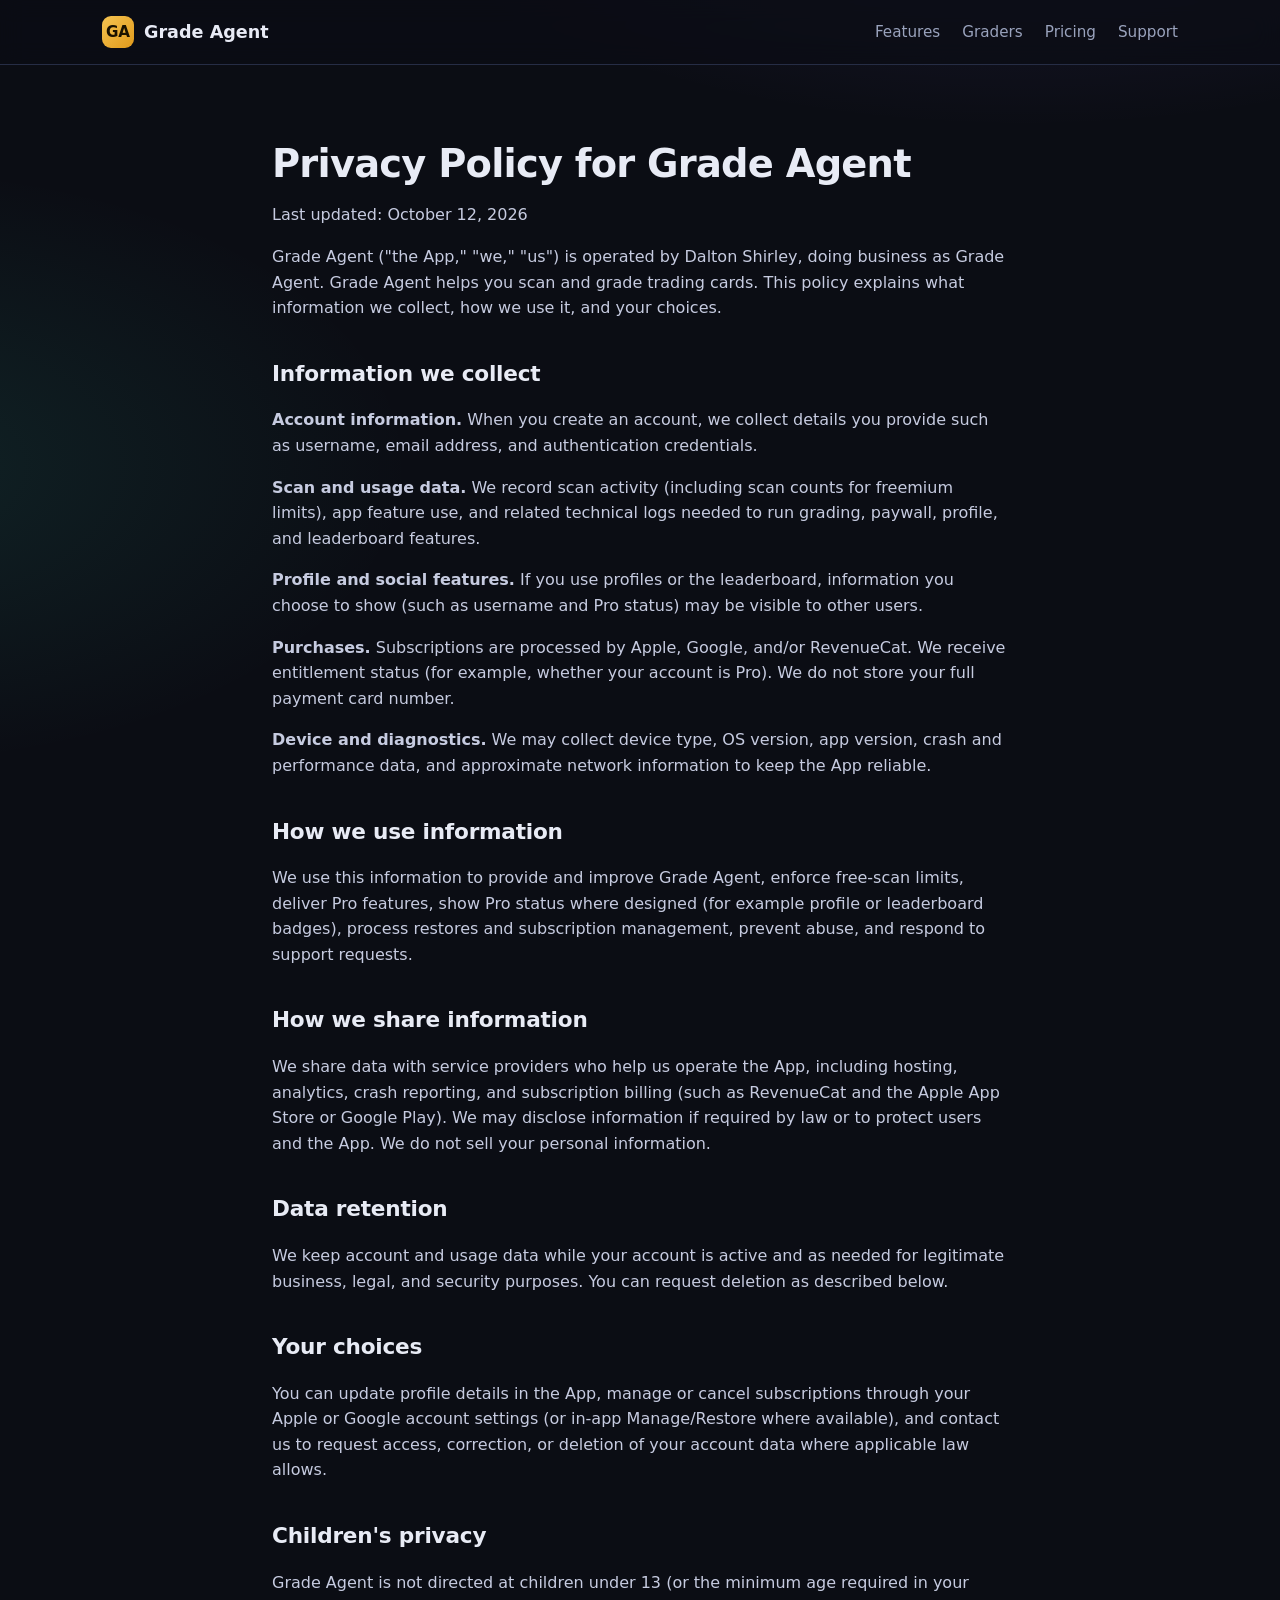
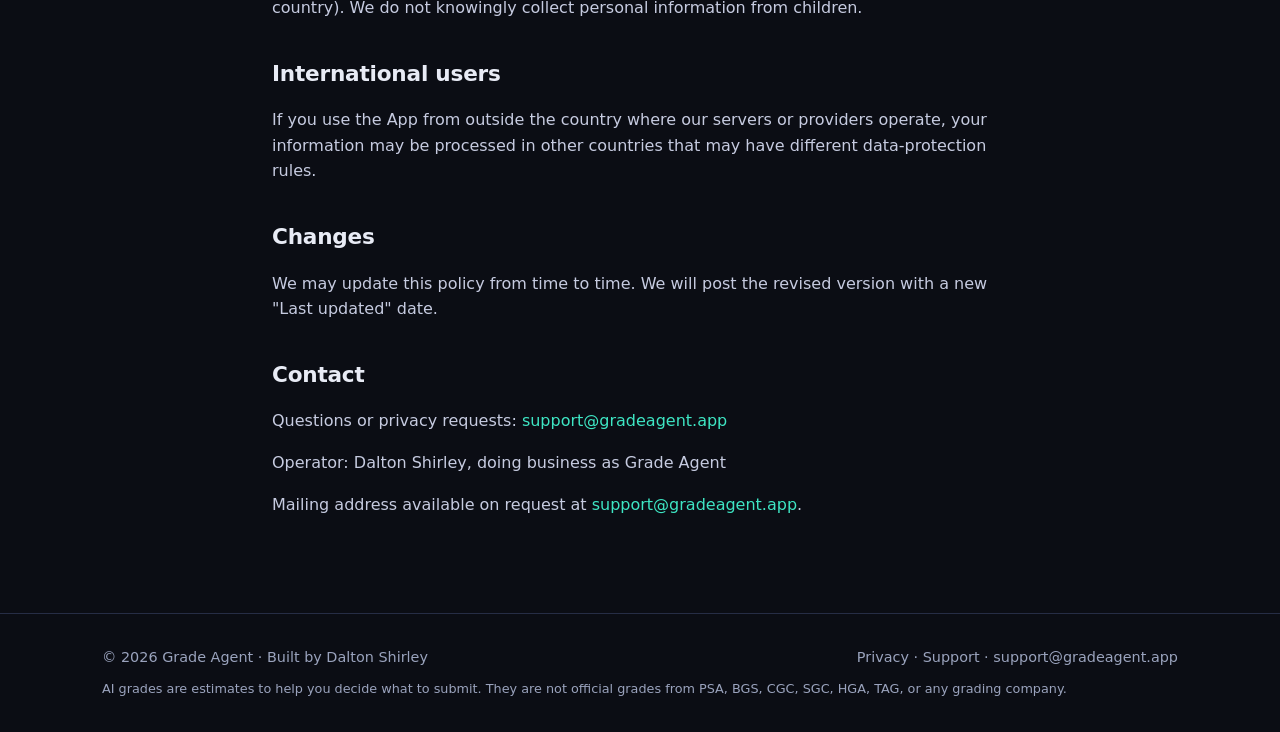
==== privacy/index.html @ ace8f170 "Grade Agent static site" ====
<!doctype html><html lang="en"><head><meta charset="utf-8"><meta name="viewport" content="width=device-width,initial-scale=1"><title>Privacy Policy · Grade Agent</title><meta name="description" content="Grade Agent privacy policy."><link rel="stylesheet" href="../assets/styles.css"></head><body>
<header class="nav"><div class="wrap"><a class="brand" href="../"><span class="logo">GA</span>Grade Agent</a><ul><li><a href="../#features">Features</a></li><li><a href="../#graders">Graders</a></li><li><a href="../#pricing">Pricing</a></li><li><a href="../support/">Support</a></li></ul></div></header>
<main class="doc"><h1>Privacy Policy for Grade Agent</h1>
<p>Last updated: October 12, 2026</p>
<p>Grade Agent ("the App," "we," "us") is operated by Dalton Shirley, doing business as Grade Agent. Grade Agent helps you scan and grade trading cards. This policy explains what information we collect, how we use it, and your choices.</p>
<h2>Information we collect</h2>
<p><strong>Account information.</strong> When you create an account, we collect details you provide such as username, email address, and authentication credentials.</p>
<p><strong>Scan and usage data.</strong> We record scan activity (including scan counts for freemium limits), app feature use, and related technical logs needed to run grading, paywall, profile, and leaderboard features.</p>
<p><strong>Profile and social features.</strong> If you use profiles or the leaderboard, information you choose to show (such as username and Pro status) may be visible to other users.</p>
<p><strong>Purchases.</strong> Subscriptions are processed by Apple, Google, and/or RevenueCat. We receive entitlement status (for example, whether your account is Pro). We do not store your full payment card number.</p>
<p><strong>Device and diagnostics.</strong> We may collect device type, OS version, app version, crash and performance data, and approximate network information to keep the App reliable.</p>
<h2>How we use information</h2>
<p>We use this information to provide and improve Grade Agent, enforce free-scan limits, deliver Pro features, show Pro status where designed (for example profile or leaderboard badges), process restores and subscription management, prevent abuse, and respond to support requests.</p>
<h2>How we share information</h2>
<p>We share data with service providers who help us operate the App, including hosting, analytics, crash reporting, and subscription billing (such as RevenueCat and the Apple App Store or Google Play). We may disclose information if required by law or to protect users and the App. We do not sell your personal information.</p>
<h2>Data retention</h2>
<p>We keep account and usage data while your account is active and as needed for legitimate business, legal, and security purposes. You can request deletion as described below.</p>
<h2>Your choices</h2>
<p>You can update profile details in the App, manage or cancel subscriptions through your Apple or Google account settings (or in-app Manage/Restore where available), and contact us to request access, correction, or deletion of your account data where applicable law allows.</p>
<h2>Children's privacy</h2>
<p>Grade Agent is not directed at children under 13 (or the minimum age required in your country). We do not knowingly collect personal information from children.</p>
<h2>International users</h2>
<p>If you use the App from outside the country where our servers or providers operate, your information may be processed in other countries that may have different data-protection rules.</p>
<h2>Changes</h2>
<p>We may update this policy from time to time. We will post the revised version with a new "Last updated" date.</p>
<h2>Contact</h2>
<p>Questions or privacy requests: <a href="mailto:support@gradeagent.app">support@gradeagent.app</a></p>
<p>Operator: Dalton Shirley, doing business as Grade Agent</p>
<p>Mailing address available on request at <a href="mailto:support@gradeagent.app">support@gradeagent.app</a>.</p></main>
<footer><div class="wrap"><div>© 2026 Grade Agent · Built by Dalton Shirley</div><div><a href="../privacy/">Privacy</a> · <a href="../support/">Support</a> · <a href="mailto:support@gradeagent.app">support@gradeagent.app</a></div></div><div class="wrap" style="margin-top:10px;font-size:.8rem">AI grades are estimates to help you decide what to submit. They are not official grades from PSA, BGS, CGC, SGC, HGA, TAG, or any grading company.</div></footer></body></html>
---- assets/styles.css ----
:root{--bg:#0b0d14;--bg2:#121624;--card:#161b2c;--line:#262d45;--text:#e8ebf5;--muted:#9aa3bd;--gold:#f5c451;--gold2:#e09a1b;--teal:#3ee6c4;--violet:#8b6cff;--r:18px}
*{box-sizing:border-box}html{scroll-behavior:smooth}
body{margin:0;font-family:Inter,system-ui,-apple-system,"Segoe UI",Roboto,sans-serif;background:radial-gradient(1200px 600px at 80% -10%,rgba(139,108,255,.18),transparent 60%),radial-gradient(900px 500px at -10% 20%,rgba(62,230,196,.10),transparent 60%),var(--bg);color:var(--text);line-height:1.6}
a{color:var(--teal);text-decoration:none}a:hover{text-decoration:underline}
.wrap{max-width:1120px;margin:0 auto;padding:0 22px}
header.nav{position:sticky;top:0;z-index:10;backdrop-filter:blur(12px);background:rgba(11,13,20,.75);border-bottom:1px solid var(--line)}
.nav .wrap{display:flex;align-items:center;justify-content:space-between;height:64px}
.brand{display:flex;align-items:center;gap:10px;font-weight:800;color:var(--text);font-size:1.1rem}
.logo{width:32px;height:32px;border-radius:9px;background:linear-gradient(135deg,var(--gold),var(--gold2));display:grid;place-items:center;color:#1a1200;font-weight:900;font-size:.95rem}
.nav ul{display:flex;gap:22px;list-style:none;margin:0;padding:0}.nav ul a{color:var(--muted);font-size:.95rem}.nav ul a:hover{color:var(--text);text-decoration:none}
.hero{padding:80px 0 60px;display:grid;grid-template-columns:1.1fr .9fr;gap:48px;align-items:center}
.eyebrow{display:inline-block;padding:6px 12px;border:1px solid var(--line);border-radius:99px;color:var(--gold);font-size:.82rem;letter-spacing:.06em;text-transform:uppercase;background:rgba(245,196,81,.06)}
h1{font-size:clamp(2.3rem,5vw,3.6rem);line-height:1.08;margin:18px 0;letter-spacing:-.02em}
.grad{background:linear-gradient(90deg,var(--gold),var(--teal));-webkit-background-clip:text;background-clip:text;color:transparent}
.lead{color:var(--muted);font-size:1.15rem;max-width:560px}
.badges{display:flex;flex-wrap:wrap;gap:12px;margin-top:28px}
.badge{display:flex;align-items:center;gap:10px;padding:10px 16px;border-radius:12px;border:1px solid var(--line);background:var(--bg2);min-width:190px}
.badge svg{width:24px;height:24px;fill:var(--text)}.badge small{display:block;color:var(--muted);font-size:.7rem;text-transform:uppercase;letter-spacing:.06em}.badge b{font-size:.98rem}
.note{color:var(--muted);font-size:.85rem;margin-top:12px}
/* phone mock */
.phone{width:290px;margin:0 auto;border-radius:40px;padding:12px;background:linear-gradient(160deg,#2a3150,#0f1220);box-shadow:0 30px 80px rgba(0,0,0,.55),0 0 0 1px var(--line)}
.screen{border-radius:30px;background:var(--bg2);padding:22px 18px;min-height:540px}
.slab{border-radius:14px;padding:10px;background:linear-gradient(180deg,#1f2640,#151a2b);border:1px solid #33406a}
.slab .lbl{display:flex;justify-content:space-between;font-size:.72rem;color:var(--muted);padding:2px 4px 8px}
.cardart{height:190px;border-radius:10px;background:radial-gradient(circle at 30% 30%,rgba(255,255,255,.35),transparent 40%),linear-gradient(135deg,#8b6cff,#3ee6c4 55%,#f5c451);position:relative;overflow:hidden}
.cardart:after{content:"";position:absolute;inset:10px;border:2px solid rgba(255,255,255,.5);border-radius:6px}
.score{display:flex;align-items:center;justify-content:space-between;margin:16px 0 10px}
.score .big{font-size:2.6rem;font-weight:900;color:var(--gold)}.score span{color:var(--muted);font-size:.8rem}
.bar{margin:8px 0;font-size:.78rem;color:var(--muted)}.bar div{height:6px;border-radius:9px;background:#252c44;margin-top:4px;overflow:hidden}.bar i{display:block;height:100%;background:linear-gradient(90deg,var(--teal),var(--violet))}
section{padding:70px 0}
h2{font-size:clamp(1.8rem,3.4vw,2.4rem);margin:0 0 10px;letter-spacing:-.01em}
.sub{color:var(--muted);max-width:640px;margin:0 0 36px}
.grid{display:grid;gap:18px}.g3{grid-template-columns:repeat(3,1fr)}.g4{grid-template-columns:repeat(4,1fr)}.g2{grid-template-columns:repeat(2,1fr)}
.tile{background:var(--card);border:1px solid var(--line);border-radius:var(--r);padding:24px}
.tile h3{margin:12px 0 6px;font-size:1.15rem}.tile p{margin:0;color:var(--muted)}
.ico{width:44px;height:44px;border-radius:12px;display:grid;place-items:center;font-size:1.3rem;background:rgba(62,230,196,.1);border:1px solid rgba(62,230,196,.25)}
.chips{display:flex;flex-wrap:wrap;gap:10px}.chip{padding:9px 16px;border-radius:99px;background:var(--card);border:1px solid var(--line);font-weight:600}
.chip.g{border-color:rgba(245,196,81,.4);color:var(--gold)}
.steps{counter-reset:s}.step{position:relative}.step:before{counter-increment:s;content:counter(s);position:absolute;top:20px;right:22px;font-size:2.4rem;font-weight:900;color:#252c44}
.price{position:relative}.price .amt{font-size:2.4rem;font-weight:900}.price .amt small{font-size:1rem;color:var(--muted);font-weight:500}
.price ul{list-style:none;padding:0;margin:18px 0 0}.price li{padding:6px 0;color:var(--muted)}.price li:before{content:"✓  ";color:var(--teal);font-weight:700}
.price.pro{border-color:rgba(245,196,81,.55);background:linear-gradient(180deg,rgba(245,196,81,.08),var(--card) 40%)}
.tag{position:absolute;top:18px;right:18px;font-size:.72rem;padding:4px 10px;border-radius:99px;background:var(--gold);color:#1a1200;font-weight:800}
.crown{color:var(--gold)}
.cta{text-align:center;border:1px solid var(--line);border-radius:28px;padding:56px 24px;background:linear-gradient(135deg,rgba(139,108,255,.15),rgba(62,230,196,.08))}
.cta .badges{justify-content:center}
footer{border-top:1px solid var(--line);padding:32px 0;color:var(--muted);font-size:.9rem}
footer .wrap{display:flex;flex-wrap:wrap;gap:16px;justify-content:space-between}footer a{color:var(--muted)}
.doc{max-width:780px;padding:60px 22px 80px;margin:0 auto}.doc h1{font-size:2.4rem}.doc h2{font-size:1.35rem;margin-top:36px}.doc p,.doc li{color:#c6cbe0}
.todo{background:rgba(255,120,80,.12);border:1px dashed #ff7a50;color:#ffb199;padding:2px 8px;border-radius:6px;font-weight:700}
.box{background:var(--card);border:1px solid var(--line);border-radius:var(--r);padding:20px 24px;margin:20px 0}
@media(max-width:900px){.hero{grid-template-columns:1fr;padding-top:48px}.g4{grid-template-columns:repeat(2,1fr)}.g3{grid-template-columns:1fr}}
@media(max-width:600px){.nav ul li:not(:last-child){display:none}.g4,.g2{grid-template-columns:1fr}section{padding:50px 0}.badge{flex:1}}
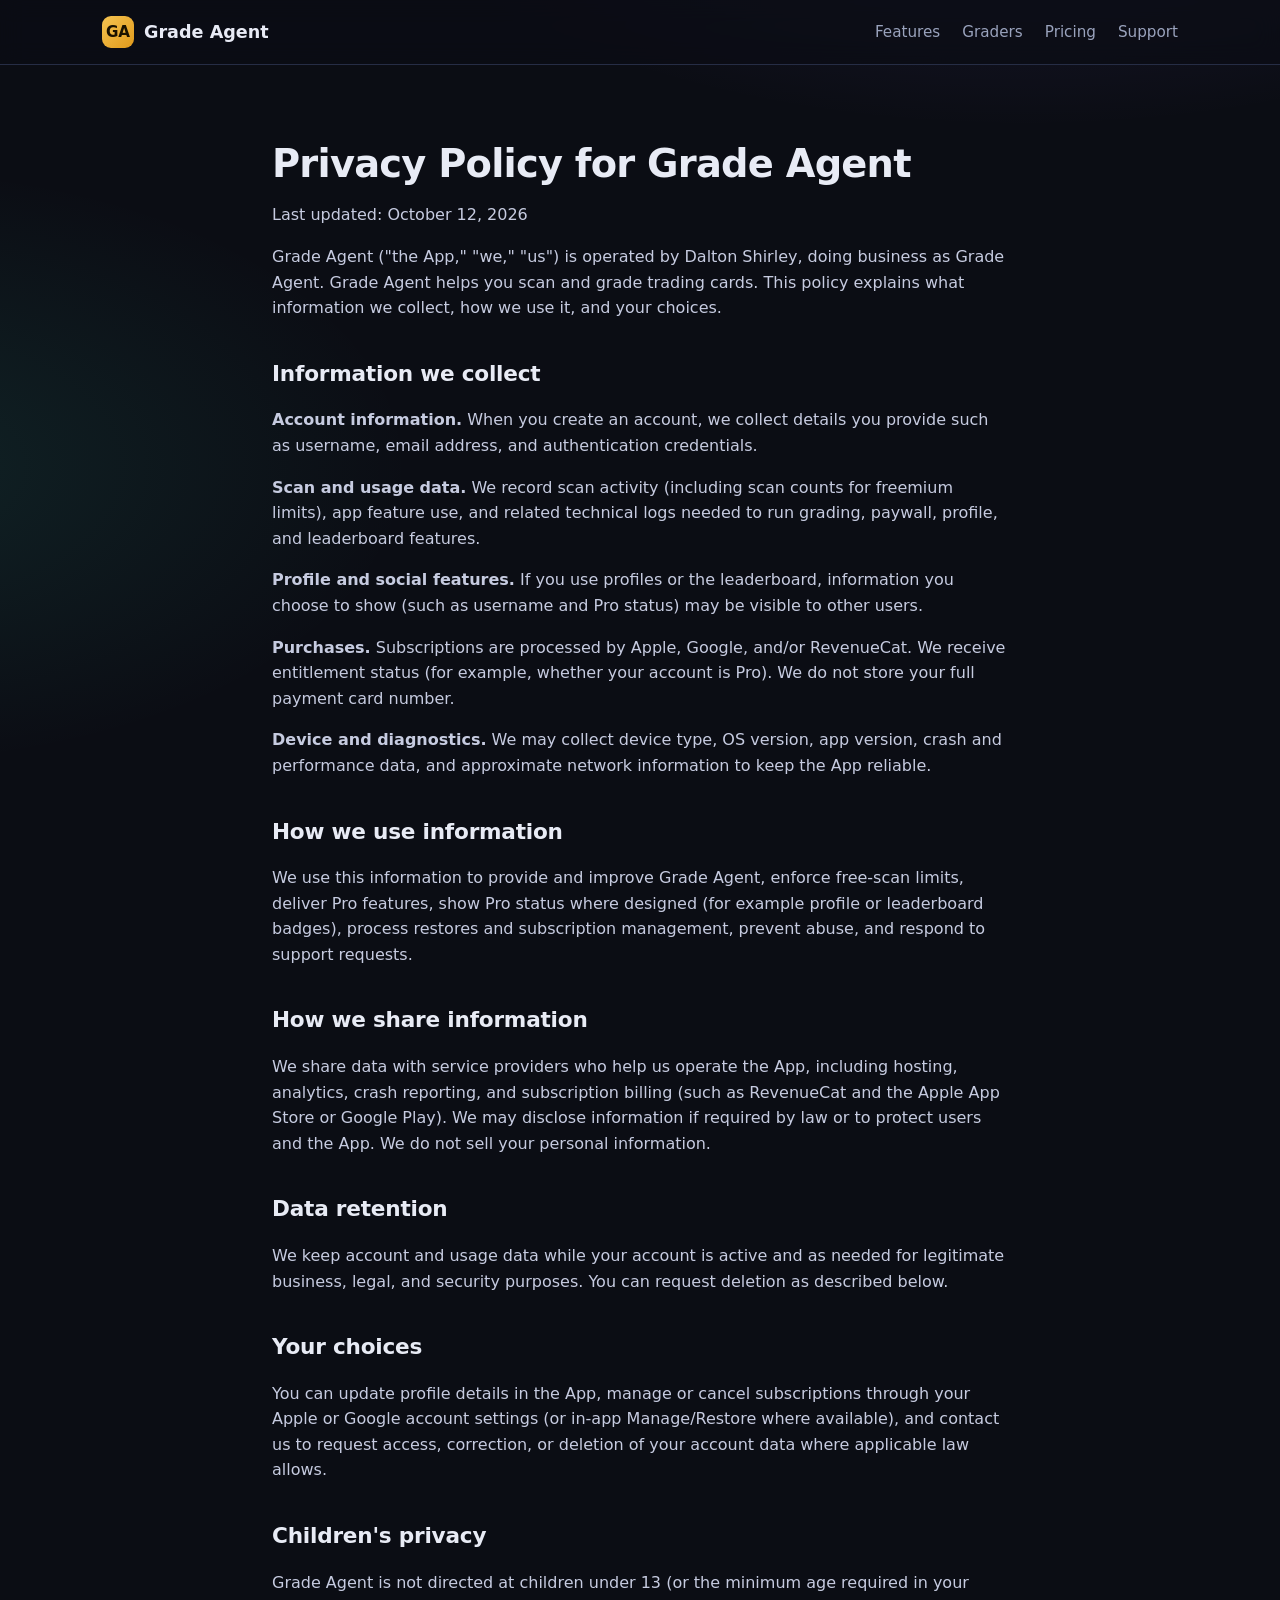
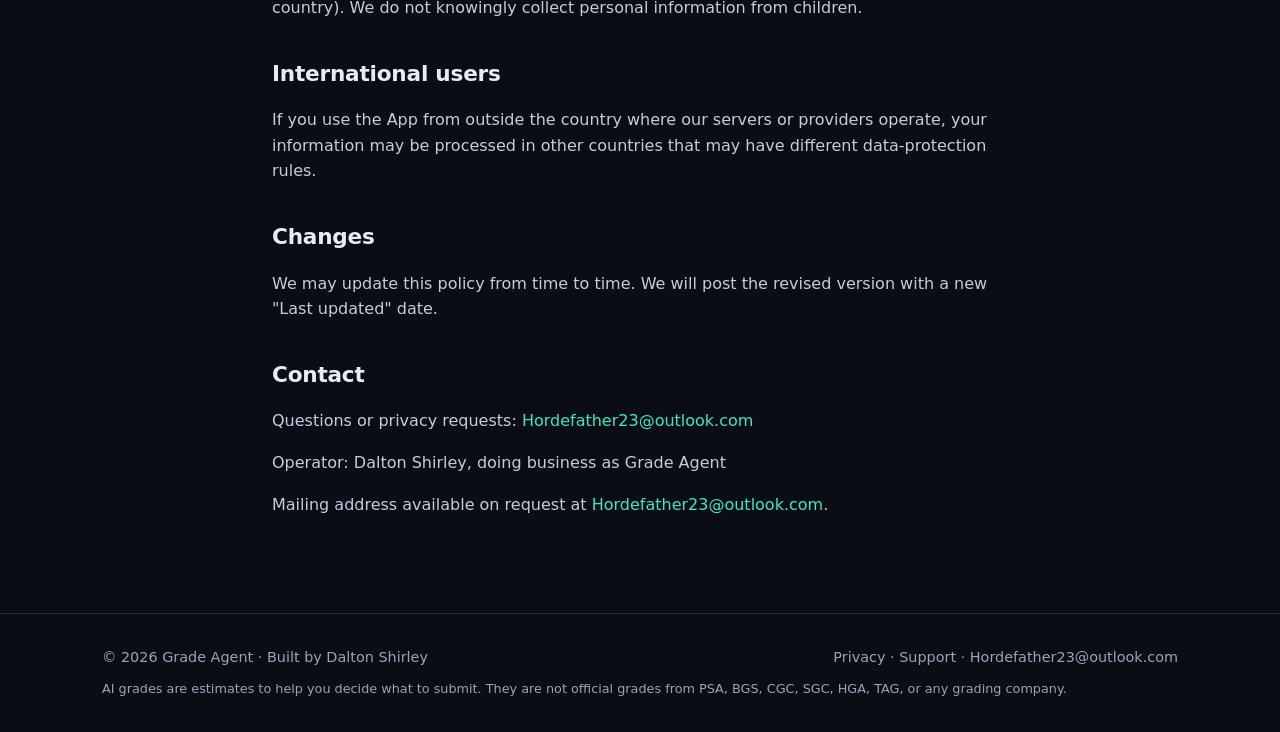
==== commit ace19aab: "Use Outlook support email" ====
--- a/privacy/index.html
+++ b/privacy/index.html
@@ -24,7 +24,7 @@
 <h2>Changes</h2>
 <p>We may update this policy from time to time. We will post the revised version with a new "Last updated" date.</p>
 <h2>Contact</h2>
-<p>Questions or privacy requests: <a href="mailto:support@gradeagent.app">support@gradeagent.app</a></p>
+<p>Questions or privacy requests: <a href="mailto:Hordefather23@outlook.com">Hordefather23@outlook.com</a></p>
 <p>Operator: Dalton Shirley, doing business as Grade Agent</p>
-<p>Mailing address available on request at <a href="mailto:support@gradeagent.app">support@gradeagent.app</a>.</p></main>
-<footer><div class="wrap"><div>© 2026 Grade Agent · Built by Dalton Shirley</div><div><a href="../privacy/">Privacy</a> · <a href="../support/">Support</a> · <a href="mailto:support@gradeagent.app">support@gradeagent.app</a></div></div><div class="wrap" style="margin-top:10px;font-size:.8rem">AI grades are estimates to help you decide what to submit. They are not official grades from PSA, BGS, CGC, SGC, HGA, TAG, or any grading company.</div></footer></body></html>+<p>Mailing address available on request at <a href="mailto:Hordefather23@outlook.com">Hordefather23@outlook.com</a>.</p></main>
+<footer><div class="wrap"><div>© 2026 Grade Agent · Built by Dalton Shirley</div><div><a href="../privacy/">Privacy</a> · <a href="../support/">Support</a> · <a href="mailto:Hordefather23@outlook.com">Hordefather23@outlook.com</a></div></div><div class="wrap" style="margin-top:10px;font-size:.8rem">AI grades are estimates to help you decide what to submit. They are not official grades from PSA, BGS, CGC, SGC, HGA, TAG, or any grading company.</div></footer></body></html>
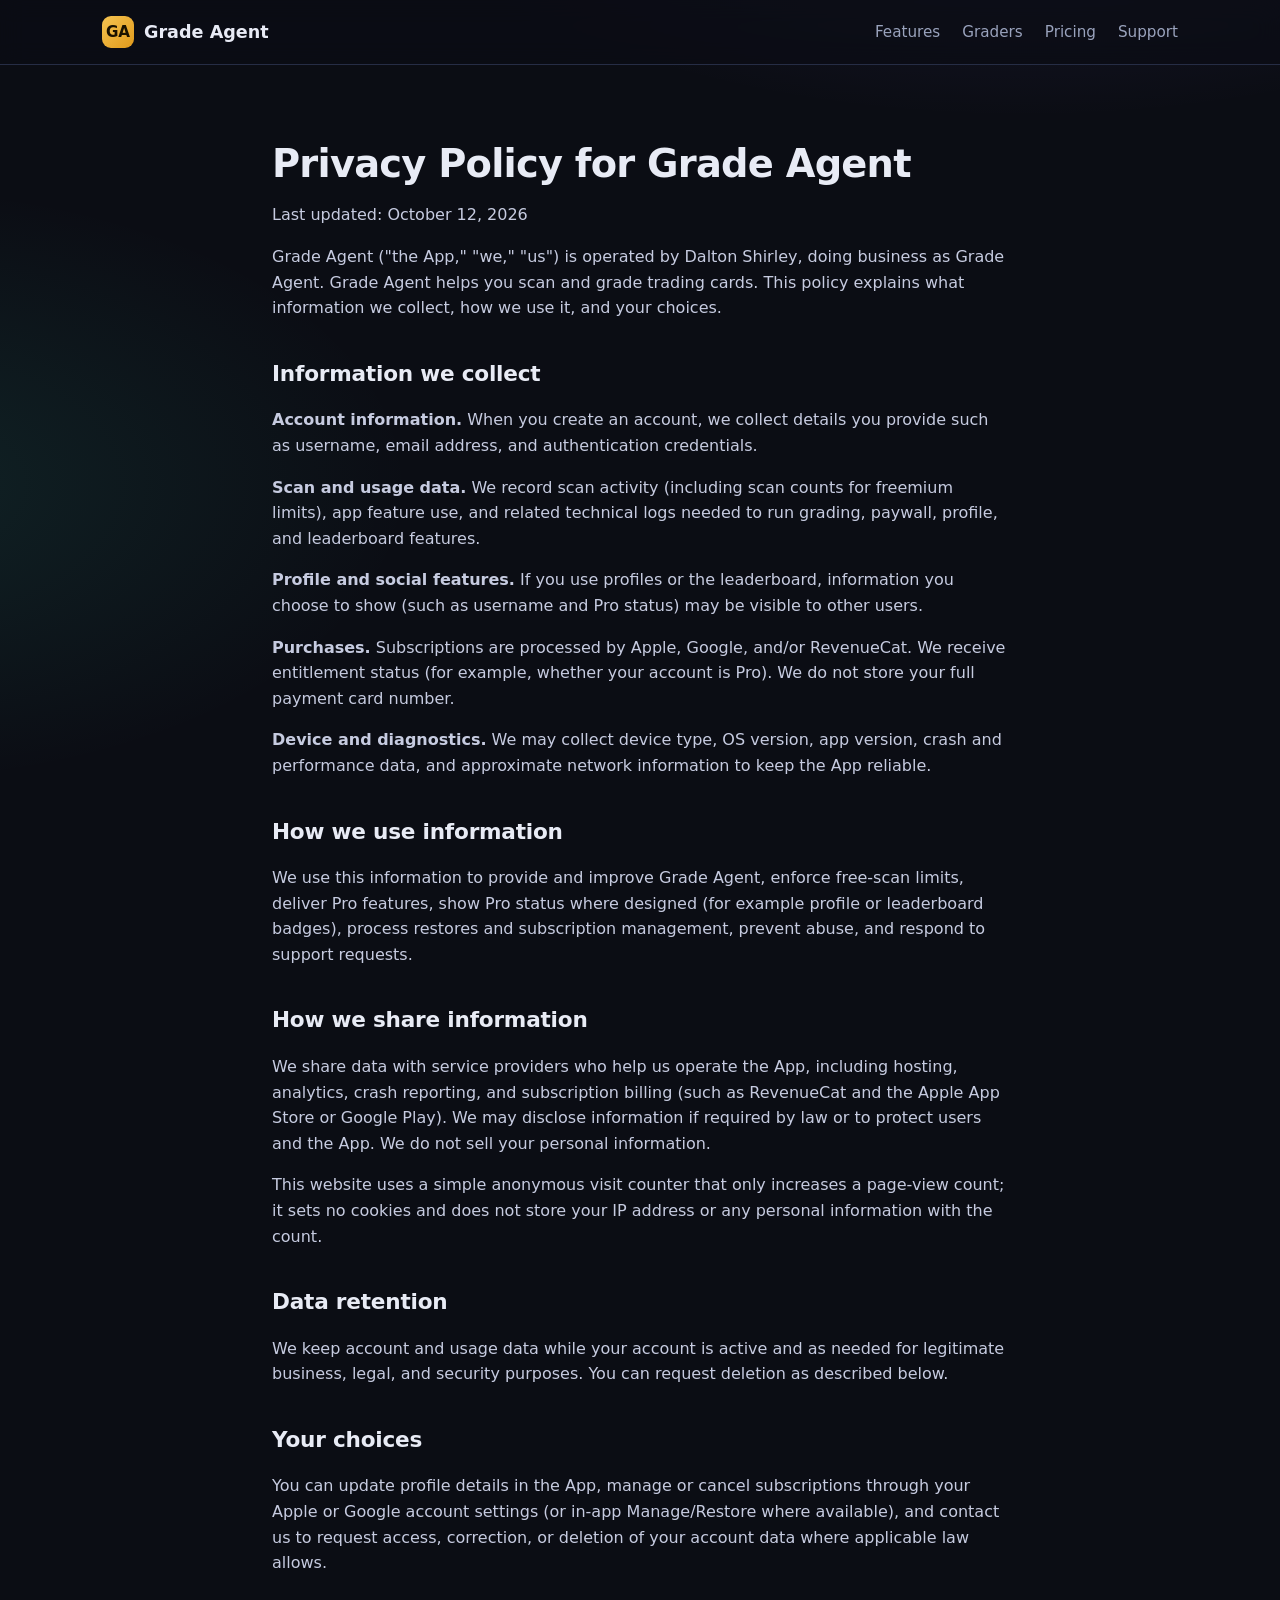
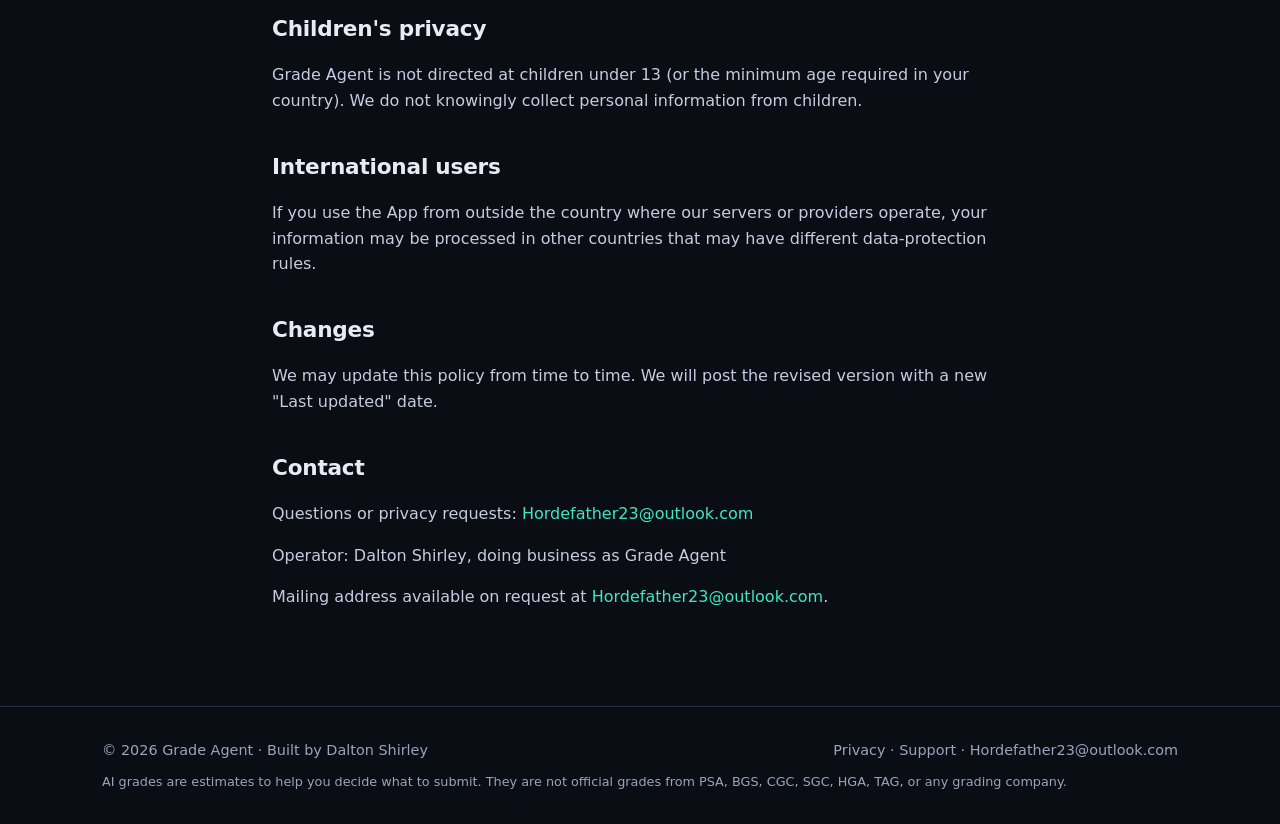
==== commit 6eab903c: "Add anonymous cookie-free visit counter; note in privacy policy" ====
--- a/privacy/index.html
+++ b/privacy/index.html
@@ -13,6 +13,7 @@
 <p>We use this information to provide and improve Grade Agent, enforce free-scan limits, deliver Pro features, show Pro status where designed (for example profile or leaderboard badges), process restores and subscription management, prevent abuse, and respond to support requests.</p>
 <h2>How we share information</h2>
 <p>We share data with service providers who help us operate the App, including hosting, analytics, crash reporting, and subscription billing (such as RevenueCat and the Apple App Store or Google Play). We may disclose information if required by law or to protect users and the App. We do not sell your personal information.</p>
+<p>This website uses a simple anonymous visit counter that only increases a page-view count; it sets no cookies and does not store your IP address or any personal information with the count.</p>
 <h2>Data retention</h2>
 <p>We keep account and usage data while your account is active and as needed for legitimate business, legal, and security purposes. You can request deletion as described below.</p>
 <h2>Your choices</h2>
@@ -27,4 +28,4 @@
 <p>Questions or privacy requests: <a href="mailto:Hordefather23@outlook.com">Hordefather23@outlook.com</a></p>
 <p>Operator: Dalton Shirley, doing business as Grade Agent</p>
 <p>Mailing address available on request at <a href="mailto:Hordefather23@outlook.com">Hordefather23@outlook.com</a>.</p></main>
-<footer><div class="wrap"><div>© 2026 Grade Agent · Built by Dalton Shirley</div><div><a href="../privacy/">Privacy</a> · <a href="../support/">Support</a> · <a href="mailto:Hordefather23@outlook.com">Hordefather23@outlook.com</a></div></div><div class="wrap" style="margin-top:10px;font-size:.8rem">AI grades are estimates to help you decide what to submit. They are not official grades from PSA, BGS, CGC, SGC, HGA, TAG, or any grading company.</div></footer></body></html>+<footer><div class="wrap"><div>© 2026 Grade Agent · Built by Dalton Shirley</div><div><a href="../privacy/">Privacy</a> · <a href="../support/">Support</a> · <a href="mailto:Hordefather23@outlook.com">Hordefather23@outlook.com</a></div></div><div class="wrap" style="margin-top:10px;font-size:.8rem">AI grades are estimates to help you decide what to submit. They are not official grades from PSA, BGS, CGC, SGC, HGA, TAG, or any grading company.</div></footer><script>(function(){var n="dalty24-gradeagent",p="privacy",d=new Date().toISOString().slice(0,10).replace(/-/g,""),b="https://abacus.jasoncameron.dev/hit/"+n+"/";[p,p+"-"+d].forEach(function(k){fetch(b+k,{mode:"cors",credentials:"omit",cache:"no-store"}).catch(function(){})});})();</script></body></html>
--- a/assets/styles.css
+++ b/assets/styles.css
@@ -51,3 +51,8 @@
 .box{background:var(--card);border:1px solid var(--line);border-radius:var(--r);padding:20px 24px;margin:20px 0}
 @media(max-width:900px){.hero{grid-template-columns:1fr;padding-top:48px}.g4{grid-template-columns:repeat(2,1fr)}.g3{grid-template-columns:1fr}}
 @media(max-width:600px){.nav ul li:not(:last-child){display:none}.g4,.g2{grid-template-columns:1fr}section{padding:50px 0}.badge{flex:1}}
+
+.btn-try{display:flex;align-items:center;justify-content:center;gap:8px;padding:14px 22px;border-radius:12px;background:linear-gradient(135deg,var(--gold),var(--teal));color:#0b0d14;font-weight:700;font-size:1rem;min-width:190px;box-shadow:0 8px 24px rgba(62,230,196,.25)}
+.btn-try:hover{text-decoration:none;filter:brightness(1.08)}
+.nav ul li.nav-try a{color:var(--teal);font-weight:600}
+@media(max-width:720px){.nav ul li.nav-try{display:list-item!important}.btn-try{flex:1 1 100%}}
